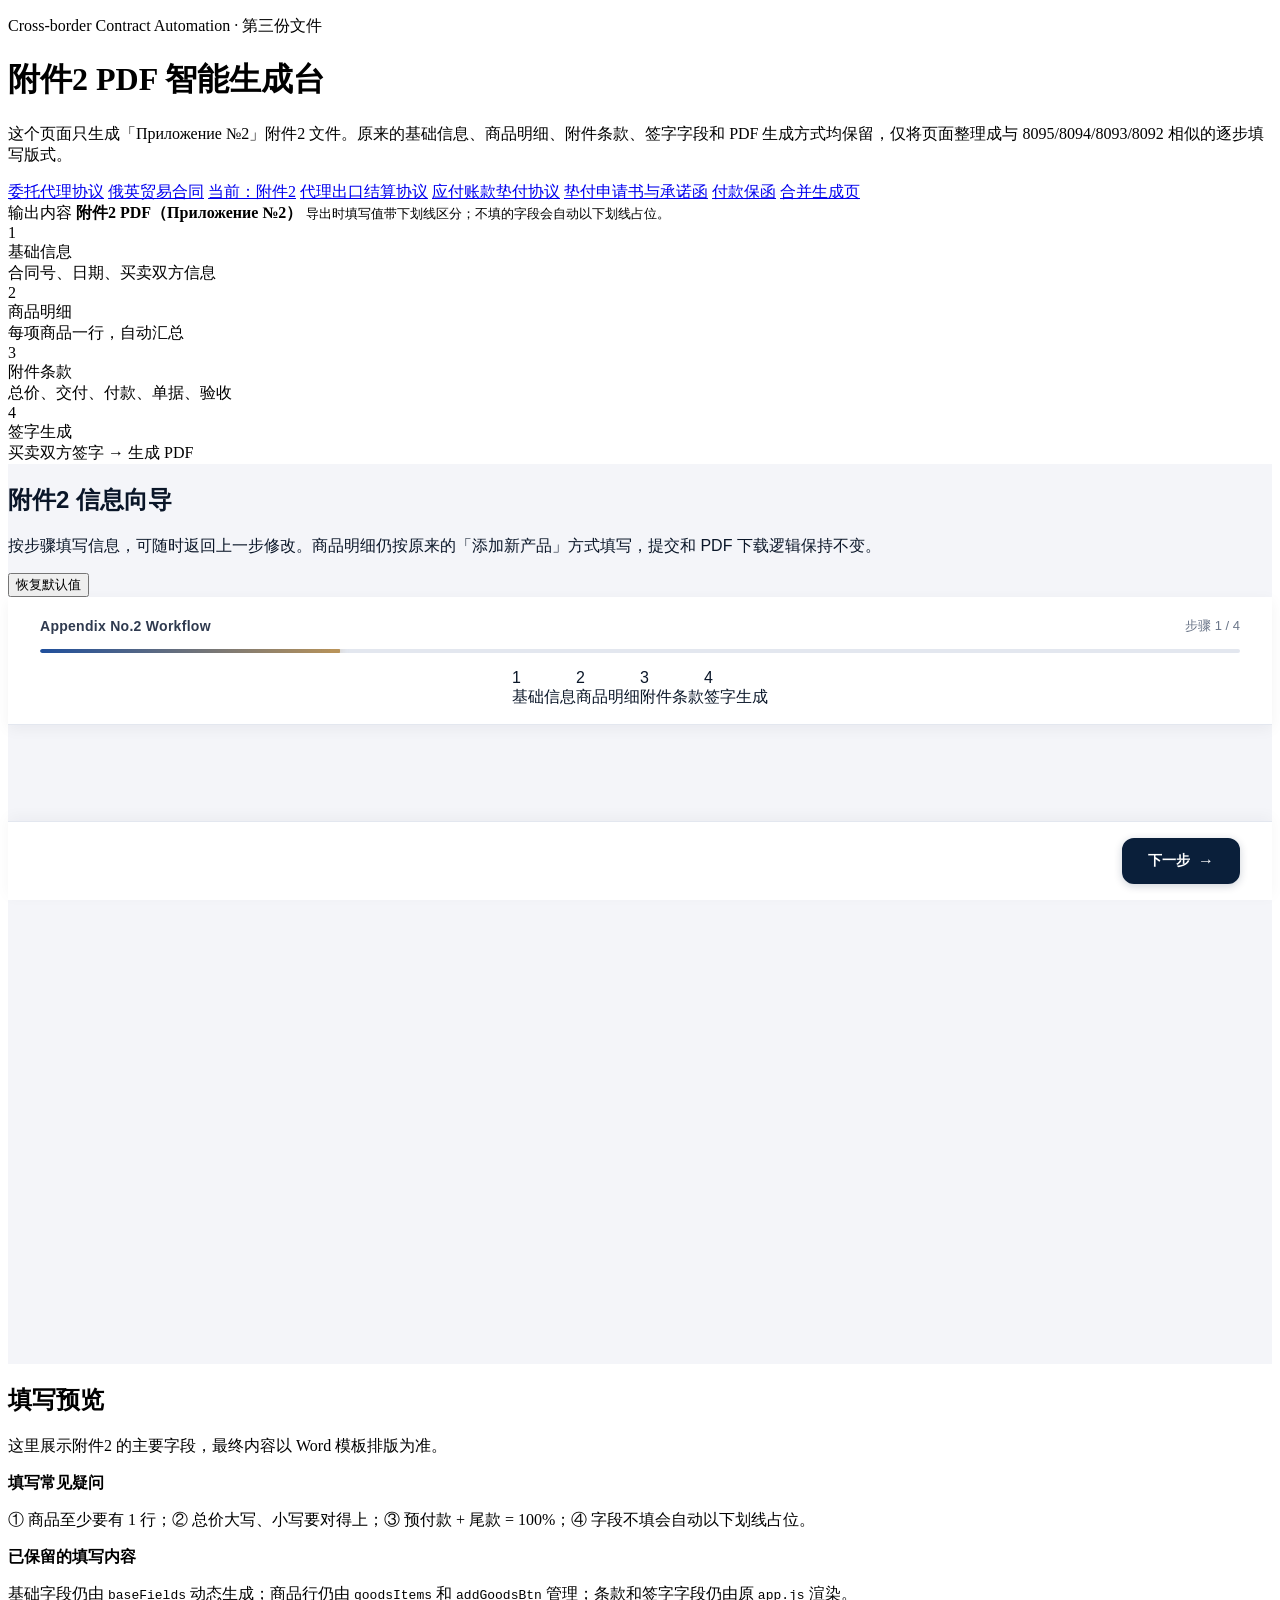
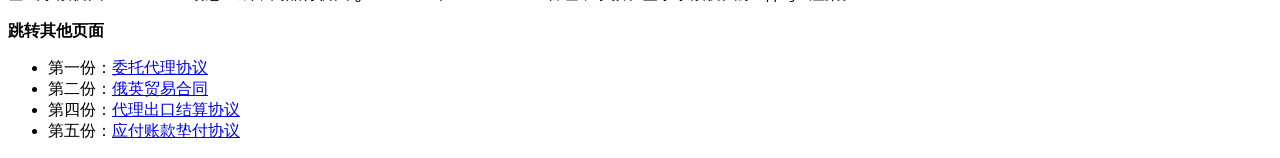
==== appendix-generator/index.html @ 20453d5b "初始提交：合同与文档PDF自动生成系统 支持7种文档类型： - 委托代理协议 (port 8088) - 俄英贸易合同 (port 8089) - 附件2 (port 8091) - 代理出口结算协议" ====
<!doctype html>
<html lang="zh-CN">
<head>
  <meta charset="utf-8">
  <meta name="viewport" content="width=device-width, initial-scale=1">
  <title>附件2 PDF 单独生成</title>
  <link rel="stylesheet" href="/style.css">
  <link rel="stylesheet" href="/wizard.css">
</head>
<body>
  <header class="hero">
    <div>
      <p class="eyebrow">Cross-border Contract Automation · 第三份文件</p>
      <h1>附件2 PDF 智能生成台</h1>
      <p class="summary">这个页面只生成「Приложение №2」附件2 文件。原来的基础信息、商品明细、附件条款、签字字段和 PDF 生成方式均保留，仅将页面整理成与 8095/8094/8093/8092 相似的逐步填写版式。</p>
      <div class="page-switch">
        <a href="http://127.0.0.1:8088/">委托代理协议</a>
        <a href="http://127.0.0.1:8089/">俄英贸易合同</a>
        <a class="active" href="http://127.0.0.1:8091/">当前：附件2</a>
        <a href="http://127.0.0.1:8092/">代理出口结算协议</a>
        <a href="http://127.0.0.1:8093/">应付账款垫付协议</a>
        <a href="http://127.0.0.1:8094/">垫付申请书与承诺函</a>
        <a href="http://127.0.0.1:8095/">付款保函</a>
        <a href="http://127.0.0.1:8090/">合并生成页</a>
      </div>
    </div>
    <div class="hero-card">
      <span>输出内容</span>
      <strong>附件2 PDF（Приложение №2）</strong>
      <small>导出时填写值带下划线区分；不填的字段会自动以下划线占位。</small>
    </div>
  </header>

  <div class="steps-strip">
    <div class="step-pill"><div class="num">1</div><div><div class="label">基础信息</div><div class="desc">合同号、日期、买卖双方信息</div></div></div>
    <div class="step-pill"><div class="num">2</div><div><div class="label">商品明细</div><div class="desc">每项商品一行，自动汇总</div></div></div>
    <div class="step-pill"><div class="num">3</div><div><div class="label">附件条款</div><div class="desc">总价、交付、付款、单据、验收</div></div></div>
    <div class="step-pill"><div class="num">4</div><div><div class="label">签字生成</div><div class="desc">买卖双方签字 → 生成 PDF</div></div></div>
  </div>

  <main class="layout wizard-shell">
    <form id="appendixForm" class="panel wizard-container" method="post" action="/generate">
      <div class="panel-head">
        <div>
          <h2>附件2 信息向导</h2>
          <p>按步骤填写信息，可随时返回上一步修改。商品明细仍按原来的「添加新产品」方式填写，提交和 PDF 下载逻辑保持不变。</p>
        </div>
        <button type="button" id="resetBtn" class="ghost">恢复默认值</button>
      </div>

      <div class="wizard-progress">
        <div class="wizard-progress-header">
          <div class="wizard-progress-title">Appendix No.2 Workflow</div>
          <div class="wizard-progress-counter"><span class="wizard-progress-text">步骤 1 / 4</span></div>
        </div>
        <div class="wizard-progress-track"><div class="wizard-progress-bar" style="width:25%"></div></div>
        <div class="wizard-indicator"></div>
      </div>

      <div class="wizard-content">
        <div class="wizard-step" data-wizard-step="1" data-wizard-title="基础信息">
          <div class="wizard-step-title">基础信息</div>
          <div class="wizard-step-subtitle">填写附件号、合同号、日期、买方和卖方信息。这一步与「俄英贸易合同」页面里的基础字段相同。</div>

          <section class="section-block" data-num="Ⅰ" data-step="第 1 步">
            <div class="section-title-row">
              <h3>基础信息</h3>
              <span>合同号、日期、买卖双方</span>
            </div>
            <p class="section-tip"><strong>这一步与「俄英贸易合同」页面里的基础信息字段相同</strong>。如果合同已生成，可直接照抄相同的合同号与买卖双方信息，无需二次思考。</p>
            <div class="tip-list">
              <span class="tip-list-title">填写要点</span>
              <ul>
                <li><b>合同号 / 附件号</b>必填，与第二份合同保持一致</li>
                <li><b>买方</b>=俄方进口商；<b>卖方</b>=中方出口商</li>
                <li><b>日期</b>俄文要写 <code>января / февраля / марта ...</code></li>
              </ul>
            </div>
            <div id="baseFields" class="generated-fields"></div>
          </section>
        </div>

        <div class="wizard-step" data-wizard-step="2" data-wizard-title="商品明细">
          <div class="wizard-step-title">商品明细</div>
          <div class="wizard-step-subtitle">每个 SKU 一行，至少 1 行。新增、删除、隐藏 JSON 同步仍由原页面脚本处理。</div>

          <section class="section-block goods-block" data-num="Ⅱ" data-step="第 2 步">
            <div class="section-title-row goods-title-row">
              <div>
                <h3>商品明细</h3>
                <span>每项商品一行，导出时自动汇总到附件2</span>
              </div>
              <button type="button" class="ghost" id="addGoodsBtn">+ 添加新产品</button>
            </div>
            <p class="section-tip"><strong>每个 SKU 一行</strong>，至少 1 行。点击右上角「+ 添加新产品」可新增；不要的行点 × 删除即可。导出 PDF 时金额单位会自动按模板格式化。</p>
            <input type="hidden" name="goods_items_json" id="goodsItemsJson">
            <div id="goodsItems" class="goods-items"></div>
          </section>
        </div>

        <div class="wizard-step" data-wizard-step="3" data-wizard-title="附件条款">
          <div class="wizard-step-title">附件条款</div>
          <div class="wizard-step-subtitle">填写总价、交付条件、付款条件、发货通知、单据清单和技术验收条款。</div>

          <section class="section-block" data-num="Ⅲ" data-step="第 3 步">
            <div class="section-title-row">
              <h3>附件条款</h3>
              <span>总价、交付、付款、单据和验收</span>
            </div>
            <p class="section-tip"><strong>这一段决定整批货款怎么收</strong>。预付款 + 尾款比例之和应为 <code>100%</code>；交付方式通常为 FCA / CIF / CIP 等 Incoterms 2020 术语。</p>
            <div class="tip-list">
              <span class="tip-list-title">需要写清楚的内容</span>
              <ol>
                <li><b>总价</b>大写 + 小写（俄文/英文/数字三处都要对得上）</li>
                <li><b>交付条件</b>写明 Incoterms 术语 + 港口/城市</li>
                <li><b>付款条件</b>预付款比例、尾款时点、币种</li>
                <li><b>单据清单</b>商业发票、装箱单、提单、原产地证等</li>
                <li><b>技术验收</b>验收周期与处理方式</li>
              </ol>
            </div>
            <div id="termsFields" class="generated-fields"></div>
          </section>
        </div>

        <div class="wizard-step" data-wizard-step="4" data-wizard-title="签字生成">
          <div class="wizard-step-title">签字与生成</div>
          <div class="wizard-step-subtitle">填写买方和卖方签字代表信息。确认无误后生成附件2 PDF。</div>

          <section class="section-block" data-num="Ⅳ" data-step="第 4 步">
            <div class="section-title-row">
              <h3>签字信息</h3>
              <span>买方和卖方签字位</span>
            </div>
            <p class="section-tip">填双方签字代表的「姓名 / 职务」即可，签署日期会自动同步到第 1 步基础信息中的日期。</p>
            <div id="signFields" class="generated-fields"></div>
          </section>
        </div>
      </div>

      <div class="wizard-nav">
        <div class="wizard-nav-left">
          <button type="button" class="wizard-btn wizard-btn-prev" onclick="Wizard.prev()">上一步</button>
          <span id="status" class="wizard-status"></span>
        </div>
        <div class="wizard-nav-right">
          <button type="button" class="wizard-btn wizard-btn-next" onclick="Wizard.next()">下一步</button>
          <button id="submitBtn" type="submit" class="wizard-btn wizard-btn-generate">生成附件2 PDF</button>
        </div>
      </div>
    </form>

    <aside class="preview panel">
      <h2>填写预览</h2>
      <p>这里展示附件2 的主要字段，最终内容以 Word 模板排版为准。</p>
      <div id="previewList" class="preview-list"></div>
      <div class="notice">
        <strong>填写常见疑问</strong>
        <p>① 商品至少要有 1 行；② 总价大写、小写要对得上；③ 预付款 + 尾款 = 100%；④ 字段不填会自动以下划线占位。</p>
      </div>
      <div class="notice">
        <strong>已保留的填写内容</strong>
        <p>基础字段仍由 <code>baseFields</code> 动态生成；商品行仍由 <code>goodsItems</code> 和 <code>addGoodsBtn</code> 管理；条款和签字字段仍由原 <code>app.js</code> 渲染。</p>
      </div>
      <div class="help-card">
        <strong>跳转其他页面</strong>
        <ul>
          <li>第一份：<a href="http://127.0.0.1:8088/">委托代理协议</a></li>
          <li>第二份：<a href="http://127.0.0.1:8089/">俄英贸易合同</a></li>
          <li>第四份：<a href="http://127.0.0.1:8092/">代理出口结算协议</a></li>
          <li>第五份：<a href="http://127.0.0.1:8093/">应付账款垫付协议</a></li>
        </ul>
      </div>
    </aside>
  </main>

  <script src="/app.js"></script>
  <script src="/wizard.js"></script>
</body>
</html>
---- wizard.css ----
/* ============================================================
   wizard.css — 跨境企业合同自动生成系统 · 向导式翻页框架
   ============================================================ */

/* ---------- CSS 变量 ---------- */
:root {
  --bg: #f4f5f9;
  --panel: #ffffff;
  --text: #0a1628;
  --text-mid: #2f3a4f;
  --muted: #6b7689;
  --line: #e3e7ef;
  --primary: #0a1f3a;
  --primary-mid: #1f4f9c;
  --primary-soft: #eaf0fb;
  --accent: #b8935a;
  --accent-soft: #f4ecdb;
  --success: #1f8a5b;
  --danger: #b9303a;
  --shadow-sm: 0 4px 14px rgba(10,22,40,0.05);
  --shadow-md: 0 14px 38px rgba(10,22,40,0.07);
  --radius-lg: 16px;
  --radius-md: 12px;
  --font-sans: "Inter","PingFang SC","Microsoft YaHei",sans-serif;
}

/* ---------- 向导容器 ---------- */
.wizard-container {
  position: relative;
  font-family: var(--font-sans);
  color: var(--text);
  background: var(--bg);
  min-height: 100vh;
  display: flex;
  flex-direction: column;
}

/* ---------- 顶部进度条 ---------- */
.wizard-progress {
  position: sticky;
  top: 0;
  z-index: 100;
  background: var(--panel);
  border-bottom: 1px solid var(--line);
  padding: 20px 32px 16px;
  box-shadow: var(--shadow-sm);
}

/* 进度条头部：标题 + 步骤计数 */
.wizard-progress-header {
  display: flex;
  align-items: center;
  justify-content: space-between;
  margin-bottom: 14px;
}

.wizard-progress-title {
  font-size: 14px;
  font-weight: 600;
  color: var(--text-mid);
  letter-spacing: 0.02em;
}

.wizard-progress-counter {
  font-size: 13px;
  color: var(--muted);
  font-weight: 500;
}

.wizard-progress-counter .current {
  color: var(--primary-mid);
  font-weight: 700;
  font-size: 15px;
}

/* 进度条轨道 */
.wizard-progress-track {
  width: 100%;
  height: 4px;
  background: var(--line);
  border-radius: 4px;
  overflow: hidden;
  position: relative;
}

.wizard-progress-bar {
  height: 100%;
  background: linear-gradient(90deg, var(--primary-mid), var(--accent));
  border-radius: 4px;
  transition: width 0.5s cubic-bezier(0.4, 0, 0.2, 1);
  position: relative;
}

.wizard-progress-bar::after {
  content: "";
  position: absolute;
  right: 0;
  top: 50%;
  transform: translateY(-50%);
  width: 10px;
  height: 10px;
  background: var(--accent);
  border-radius: 50%;
  box-shadow: 0 0 8px rgba(184, 147, 90, 0.4);
  opacity: 0;
  transition: opacity 0.3s ease;
}

.wizard-progress-bar:not([style*="width: 0"]):not([style*="width:0"])::after {
  opacity: 1;
}

/* ---------- 步骤指示器 ---------- */
.wizard-indicator {
  display: flex;
  align-items: center;
  justify-content: center;
  gap: 0;
  padding: 0 32px;
  margin-top: 16px;
  flex-wrap: nowrap;
  overflow-x: auto;
  -webkit-overflow-scrolling: touch;
}

/* 步骤项 */
.wizard-indicator .step-item {
  display: flex;
  align-items: center;
  gap: 0;
  flex-shrink: 0;
}

/* 步骤圆点 */
.wizard-indicator .step-dot {
  width: 36px;
  height: 36px;
  border-radius: 50%;
  display: flex;
  align-items: center;
  justify-content: center;
  font-size: 13px;
  font-weight: 600;
  color: var(--muted);
  background: var(--panel);
  border: 2px solid var(--line);
  transition: all 0.35s cubic-bezier(0.4, 0, 0.2, 1);
  cursor: pointer;
  position: relative;
  flex-shrink: 0;
}

.wizard-indicator .step-dot:hover {
  border-color: var(--primary-mid);
  color: var(--primary-mid);
}

/* 当前激活步骤 */
.wizard-indicator .step-dot.active {
  background: var(--primary-mid);
  border-color: var(--primary-mid);
  color: #ffffff;
  box-shadow: 0 0 0 4px rgba(31, 79, 156, 0.15);
  transform: scale(1.08);
}

/* 已完成步骤 */
.wizard-indicator .step-dot.completed {
  background: var(--success);
  border-color: var(--success);
  color: #ffffff;
}

.wizard-indicator .step-dot.completed::before {
  content: "\2713";
  font-size: 15px;
  font-weight: 700;
  line-height: 1;
}

/* 步骤名称标签 */
.wizard-indicator .step-label {
  position: absolute;
  top: calc(100% + 8px);
  left: 50%;
  transform: translateX(-50%);
  font-size: 11px;
  font-weight: 500;
  color: var(--muted);
  white-space: nowrap;
  opacity: 0;
  transition: opacity 0.25s ease;
  pointer-events: none;
}

.wizard-indicator .step-dot:hover .step-label,
.wizard-indicator .step-dot.active .step-label,
.wizard-indicator .step-dot.completed .step-label {
  opacity: 1;
}

.wizard-indicator .step-dot.active .step-label {
  color: var(--primary-mid);
  font-weight: 600;
}

.wizard-indicator .step-dot.completed .step-label {
  color: var(--success);
}

/* 连接线 */
.wizard-indicator .step-line {
  width: 48px;
  height: 2px;
  background: var(--line);
  flex-shrink: 0;
  transition: background 0.35s ease;
  margin: 0 4px;
}

.wizard-indicator .step-line.completed {
  background: var(--success);
}

/* ---------- 内容区域 ---------- */
.wizard-content {
  flex: 1;
  overflow-y: auto;
  padding: 32px;
  max-height: calc(100vh - 220px);
  -webkit-overflow-scrolling: touch;
}

.wizard-content::-webkit-scrollbar {
  width: 6px;
}

.wizard-content::-webkit-scrollbar-track {
  background: transparent;
}

.wizard-content::-webkit-scrollbar-thumb {
  background: var(--line);
  border-radius: 3px;
}

.wizard-content::-webkit-scrollbar-thumb:hover {
  background: var(--muted);
}

/* ---------- 步骤面板 ---------- */
.wizard-step {
  display: none;
  opacity: 0;
}

.wizard-step.active {
  display: block;
  animation: wizardFadeIn 0.4s cubic-bezier(0.4, 0, 0.2, 1) forwards;
}

.wizard-step.slide-out {
  animation: wizardFadeOut 0.25s cubic-bezier(0.4, 0, 0.2, 1) forwards;
}

@keyframes wizardFadeIn {
  from {
    opacity: 0;
    transform: translateY(14px);
  }
  to {
    opacity: 1;
    transform: translateY(0);
  }
}

@keyframes wizardFadeOut {
  from {
    opacity: 1;
    transform: translateY(0);
  }
  to {
    opacity: 0;
    transform: translateY(-10px);
  }
}

/* 步骤内部标题 */
.wizard-step-title {
  font-size: 22px;
  font-weight: 700;
  color: var(--text);
  margin-bottom: 6px;
  letter-spacing: -0.01em;
}

.wizard-step-subtitle {
  font-size: 14px;
  color: var(--muted);
  margin-bottom: 28px;
  line-height: 1.6;
}

/* 步骤内表单区块 */
.wizard-section {
  background: var(--panel);
  border: 1px solid var(--line);
  border-radius: var(--radius-md);
  padding: 24px;
  margin-bottom: 20px;
  box-shadow: var(--shadow-sm);
  transition: box-shadow 0.25s ease;
}

.wizard-section:hover {
  box-shadow: var(--shadow-md);
}

.wizard-section-title {
  font-size: 15px;
  font-weight: 600;
  color: var(--text);
  margin-bottom: 16px;
  padding-bottom: 12px;
  border-bottom: 1px solid var(--line);
  display: flex;
  align-items: center;
  gap: 8px;
}

.wizard-section-title::before {
  content: "";
  width: 3px;
  height: 16px;
  background: var(--accent);
  border-radius: 2px;
  flex-shrink: 0;
}

/* ---------- 底部导航栏 ---------- */
.wizard-nav {
  position: sticky;
  bottom: 0;
  z-index: 100;
  background: var(--panel);
  border-top: 1px solid var(--line);
  padding: 16px 32px;
  display: flex;
  align-items: center;
  justify-content: space-between;
  box-shadow: 0 -4px 14px rgba(10, 22, 40, 0.04);
  gap: 12px;
}

.wizard-nav-left,
.wizard-nav-right {
  display: flex;
  align-items: center;
  gap: 12px;
}

.wizard-nav-right {
  margin-left: auto;
}

/* ---------- 按钮通用 ---------- */
.wizard-btn {
  display: inline-flex;
  align-items: center;
  justify-content: center;
  gap: 8px;
  padding: 11px 24px;
  font-size: 14px;
  font-weight: 600;
  font-family: var(--font-sans);
  border-radius: var(--radius-md);
  border: 2px solid transparent;
  cursor: pointer;
  transition: all 0.25s cubic-bezier(0.4, 0, 0.2, 1);
  white-space: nowrap;
  text-decoration: none;
  line-height: 1.4;
  user-select: none;
  position: relative;
  overflow: hidden;
}

.wizard-btn:active {
  transform: scale(0.97);
}

.wizard-btn:disabled {
  opacity: 0.45;
  cursor: not-allowed;
  transform: none;
}

/* 上一步按钮 — 次按钮（白色边框） */
.wizard-btn-prev {
  background: var(--panel);
  color: var(--text-mid);
  border-color: var(--line);
}

.wizard-btn-prev:hover:not(:disabled) {
  border-color: var(--primary-mid);
  color: var(--primary-mid);
  background: var(--primary-soft);
}

.wizard-btn-prev::before {
  content: "\2190";
  font-size: 16px;
  line-height: 1;
}

/* 下一步按钮 — 主按钮（深墨蓝） */
.wizard-btn-next {
  background: var(--primary);
  color: #ffffff;
  border-color: var(--primary);
  box-shadow: 0 2px 8px rgba(10, 31, 58, 0.2);
}

.wizard-btn-next:hover:not(:disabled) {
  background: var(--primary-mid);
  border-color: var(--primary-mid);
  box-shadow: 0 4px 16px rgba(31, 79, 156, 0.3);
  transform: translateY(-1px);
}

.wizard-btn-next:active:not(:disabled) {
  transform: translateY(0) scale(0.97);
}

.wizard-btn-next::after {
  content: "\2192";
  font-size: 16px;
  line-height: 1;
}

/* 生成 PDF 按钮 — 成功按钮（绿色） */
.wizard-btn-generate {
  background: var(--success);
  color: #ffffff;
  border-color: var(--success);
  box-shadow: 0 2px 8px rgba(31, 138, 91, 0.25);
  padding: 12px 28px;
  font-size: 15px;
}

.wizard-btn-generate:hover:not(:disabled) {
  background: #17704c;
  border-color: #17704c;
  box-shadow: 0 4px 20px rgba(31, 138, 91, 0.35);
  transform: translateY(-1px);
}

.wizard-btn-generate:active:not(:disabled) {
  transform: translateY(0) scale(0.97);
}

/* 生成按钮加载状态 */
.wizard-btn-generate.loading {
  pointer-events: none;
  opacity: 0.8;
}

.wizard-btn-generate.loading::before {
  content: "";
  width: 16px;
  height: 16px;
  border: 2px solid rgba(255, 255, 255, 0.3);
  border-top-color: #ffffff;
  border-radius: 50%;
  animation: wizardSpin 0.7s linear infinite;
}

@keyframes wizardSpin {
  to { transform: rotate(360deg); }
}

/* 保存草稿按钮 */
.wizard-btn-draft {
  background: transparent;
  color: var(--muted);
  border-color: transparent;
  padding: 11px 16px;
}

.wizard-btn-draft:hover:not(:disabled) {
  color: var(--accent);
  background: var(--accent-soft);
}

/* ---------- 验证提示 ---------- */
.wizard-error {
  display: flex;
  align-items: center;
  gap: 6px;
  font-size: 12px;
  color: var(--danger);
  margin-top: 6px;
  opacity: 0;
  transform: translateY(-4px);
  transition: all 0.25s ease;
}

.wizard-error.visible {
  opacity: 1;
  transform: translateY(0);
}

.wizard-error::before {
  content: "!";
  display: inline-flex;
  align-items: center;
  justify-content: center;
  width: 16px;
  height: 16px;
  background: var(--danger);
  color: #ffffff;
  border-radius: 50%;
  font-size: 10px;
  font-weight: 700;
  flex-shrink: 0;
}

/* ---------- 步骤切换过渡遮罩 ---------- */
.wizard-overlay {
  position: fixed;
  inset: 0;
  background: var(--bg);
  z-index: 9999;
  opacity: 0;
  pointer-events: none;
  transition: opacity 0.2s ease;
}

.wizard-overlay.active {
  opacity: 1;
  pointer-events: all;
}

/* ---------- 完成状态页面 ---------- */
.wizard-complete {
  display: flex;
  flex-direction: column;
  align-items: center;
  justify-content: center;
  text-align: center;
  padding: 60px 32px;
  animation: wizardFadeIn 0.5s ease forwards;
}

.wizard-complete-icon {
  width: 80px;
  height: 80px;
  border-radius: 50%;
  background: linear-gradient(135deg, var(--success), #28a06a);
  display: flex;
  align-items: center;
  justify-content: center;
  margin-bottom: 24px;
  box-shadow: 0 8px 30px rgba(31, 138, 91, 0.25);
  animation: wizardCompletePop 0.5s cubic-bezier(0.34, 1.56, 0.64, 1) 0.2s both;
}

.wizard-complete-icon::before {
  content: "\2713";
  font-size: 36px;
  color: #ffffff;
  font-weight: 700;
}

@keyframes wizardCompletePop {
  from {
    transform: scale(0.3);
    opacity: 0;
  }
  to {
    transform: scale(1);
    opacity: 1;
  }
}

.wizard-complete-title {
  font-size: 24px;
  font-weight: 700;
  color: var(--text);
  margin-bottom: 8px;
}

.wizard-complete-desc {
  font-size: 15px;
  color: var(--muted);
  max-width: 420px;
  line-height: 1.7;
  margin-bottom: 32px;
}

/* ---------- 响应式适配 ---------- */

/* 平板及以下 */
@media (max-width: 1024px) {
  .wizard-content {
    padding: 24px;
    max-height: calc(100vh - 240px);
  }

  .wizard-progress {
    padding: 16px 24px 12px;
  }

  .wizard-nav {
    padding: 14px 24px;
  }

  .wizard-indicator .step-line {
    width: 32px;
  }
}

/* 移动端 */
@media (max-width: 640px) {
  .wizard-progress {
    padding: 14px 16px 10px;
  }

  .wizard-progress-header {
    margin-bottom: 10px;
  }

  .wizard-progress-title {
    font-size: 13px;
  }

  .wizard-indicator {
    padding: 0 16px;
    justify-content: flex-start;
    overflow-x: auto;
    scrollbar-width: none;
    -ms-overflow-style: none;
    padding-bottom: 4px;
  }

  .wizard-indicator::-webkit-scrollbar {
    display: none;
  }

  .wizard-indicator .step-dot {
    width: 30px;
    height: 30px;
    font-size: 11px;
  }

  .wizard-indicator .step-dot.active {
    transform: scale(1.05);
    box-shadow: 0 0 0 3px rgba(31, 79, 156, 0.12);
  }

  .wizard-indicator .step-label {
    font-size: 10px;
    top: calc(100% + 6px);
  }

  .wizard-indicator .step-line {
    width: 20px;
    margin: 0 2px;
  }

  .wizard-content {
    padding: 16px;
    max-height: calc(100vh - 260px);
  }

  .wizard-step-title {
    font-size: 18px;
  }

  .wizard-step-subtitle {
    font-size: 13px;
    margin-bottom: 20px;
  }

  .wizard-section {
    padding: 16px;
    border-radius: var(--radius-md);
  }

  .wizard-section-title {
    font-size: 14px;
  }

  .wizard-nav {
    padding: 12px 16px;
    flex-wrap: wrap;
    gap: 8px;
  }

  .wizard-btn {
    padding: 10px 16px;
    font-size: 13px;
    border-radius: 10px;
  }

  .wizard-btn-next {
    flex: 1;
    min-width: 0;
  }

  .wizard-btn-generate {
    width: 100%;
    padding: 13px 24px;
    font-size: 14px;
  }

  .wizard-btn-draft {
    padding: 10px 12px;
    font-size: 12px;
  }

  .wizard-complete {
    padding: 40px 16px;
  }

  .wizard-complete-icon {
    width: 64px;
    height: 64px;
  }

  .wizard-complete-icon::before {
    font-size: 28px;
  }

  .wizard-complete-title {
    font-size: 20px;
  }

  .wizard-complete-desc {
    font-size: 14px;
  }
}

/* 极小屏幕 */
@media (max-width: 380px) {
  .wizard-indicator .step-dot {
    width: 26px;
    height: 26px;
    font-size: 10px;
  }

  .wizard-indicator .step-line {
    width: 14px;
  }

  .wizard-btn-prev::before,
  .wizard-btn-next::after {
    display: none;
  }
}

/* ---------- 打印样式 ---------- */
@media print {
  .wizard-progress,
  .wizard-nav,
  .wizard-indicator {
    display: none !important;
  }

  .wizard-container {
    min-height: auto;
  }

  .wizard-content {
    max-height: none;
    overflow: visible;
    padding: 0;
  }

  .wizard-step {
    display: block !important;
    opacity: 1 !important;
    page-break-inside: avoid;
    margin-bottom: 24px;
  }

  .wizard-section {
    box-shadow: none;
    border: 1px solid #ccc;
  }
}
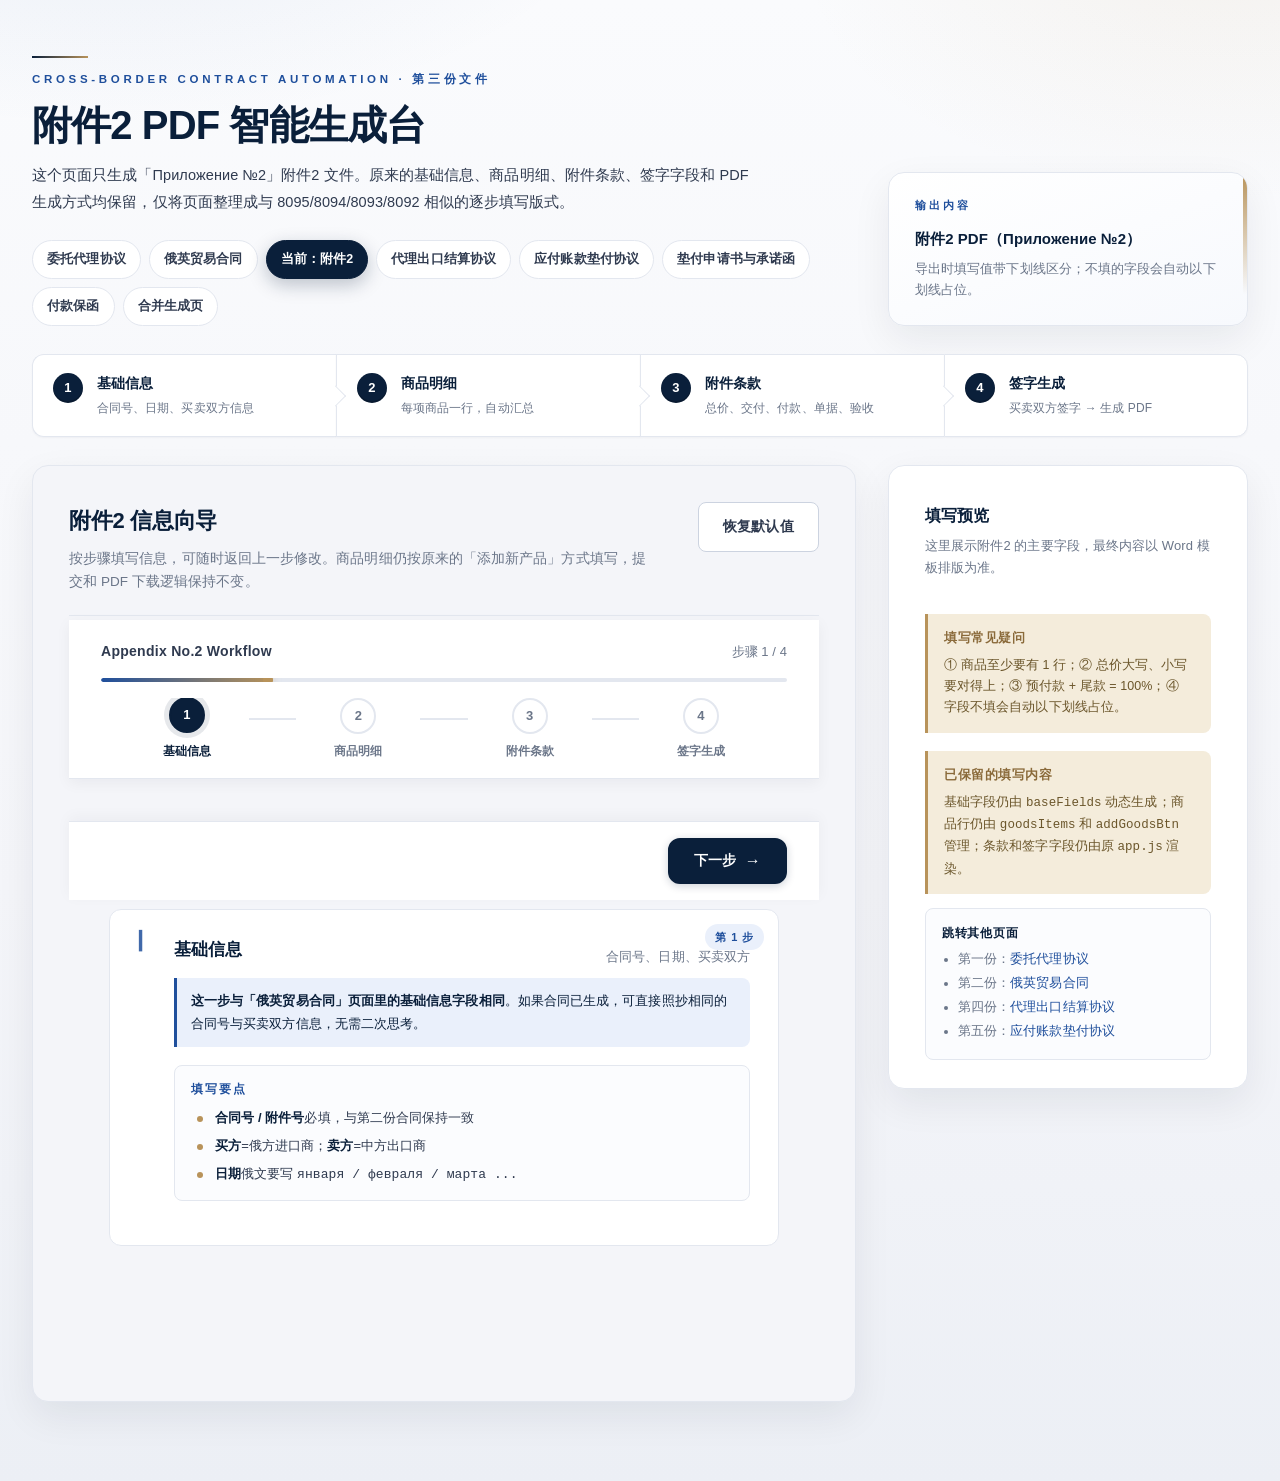
==== commit a6b6439c: "Update index.html" ====
--- a/appendix-generator/index.html
+++ b/appendix-generator/index.html
@@ -4,8 +4,8 @@
   <meta charset="utf-8">
   <meta name="viewport" content="width=device-width, initial-scale=1">
   <title>附件2 PDF 单独生成</title>
-  <link rel="stylesheet" href="/style.css">
-  <link rel="stylesheet" href="/wizard.css">
+  <link rel="stylesheet" href="/appendix-generator//style.css">
+  <link rel="stylesheet" href="/appendix-generator//wizard.css">
 </head>
 <body>
   <header class="hero">
@@ -14,14 +14,14 @@
       <h1>附件2 PDF 智能生成台</h1>
       <p class="summary">这个页面只生成「Приложение №2」附件2 文件。原来的基础信息、商品明细、附件条款、签字字段和 PDF 生成方式均保留，仅将页面整理成与 8095/8094/8093/8092 相似的逐步填写版式。</p>
       <div class="page-switch">
-        <a href="http://127.0.0.1:8088/">委托代理协议</a>
+        <a href="/contract-generator/index.html">委托代理协议</a>
         <a href="http://127.0.0.1:8089/">俄英贸易合同</a>
-        <a class="active" href="http://127.0.0.1:8091/">当前：附件2</a>
-        <a href="http://127.0.0.1:8092/">代理出口结算协议</a>
-        <a href="http://127.0.0.1:8093/">应付账款垫付协议</a>
-        <a href="http://127.0.0.1:8094/">垫付申请书与承诺函</a>
-        <a href="http://127.0.0.1:8095/">付款保函</a>
-        <a href="http://127.0.0.1:8090/">合并生成页</a>
+        <a class="active" href="/appendix-generator/index.html">当前：附件2</a>
+        <a href="/export-settlement-generator/index.html">代理出口结算协议</a>
+        <a href="/payable-prepay-generator/index.html">应付账款垫付协议</a>
+        <a href="/payable-application-generator/index.html">垫付申请书与承诺函</a>
+        <a href="/payment-guarantee-generator/index.html">付款保函</a>
+        <a href="/combined-generator/index.html">合并生成页</a>
       </div>
     </div>
     <div class="hero-card">
@@ -173,7 +173,7 @@
     </aside>
   </main>
 
-  <script src="/app.js"></script>
-  <script src="/wizard.js"></script>
+  <script src="/appendix-generator//app.js"></script>
+  <script src="/appendix-generator//wizard.js"></script>
 </body>
 </html>
--- a/appendix-generator/style.css
+++ b/appendix-generator/style.css
@@ -0,0 +1,1102 @@
+/* ============================================================================
+ * 简约 · 大气 · 商务级主题（v2）
+ * 5 个页面共用：每个生成器目录的 style.css 都是这份文件的精确副本。
+ * 设计核心：低饱和墨蓝 + 暖白底 + 香槟金点缀；衬线大号序号；克制的留白。
+ * 修改时请同步：contract-generator / trade-contract-generator /
+ *               appendix-generator / export-settlement-generator /
+ *               combined-contract-generator。
+ * ========================================================================= */
+
+:root {
+  --bg: #f4f5f9;
+  --bg-soft: #eceff5;
+  --panel: #ffffff;
+
+  --text: #0a1628;
+  --text-mid: #2f3a4f;
+  --muted: #6b7689;
+  --muted-soft: #97a0b3;
+
+  --line: #e3e7ef;
+  --line-soft: #eef0f6;
+  --line-strong: #ccd3e0;
+
+  --primary: #0a1f3a;          /* 深墨蓝 */
+  --primary-mid: #1f4f9c;      /* 钢蓝 */
+  --primary-soft: #eaf0fb;
+  --primary-deep: #061328;
+
+  --accent: #b8935a;            /* 香槟金（偏暗，高级感） */
+  --accent-soft: #f4ecdb;
+  --accent-deep: #8a6a3a;
+
+  --success: #1f8a5b;
+  --success-soft: #e6f4ec;
+  --danger: #b9303a;
+  --danger-soft: #fbeaeb;
+  --warning: #b07a16;
+
+  --shadow-xs: 0 1px 2px rgba(10, 22, 40, 0.04);
+  --shadow-sm: 0 4px 14px rgba(10, 22, 40, 0.05);
+  --shadow-md: 0 14px 38px rgba(10, 22, 40, 0.07);
+  --shadow-lg: 0 28px 70px rgba(10, 22, 40, 0.10);
+
+  --radius-lg: 16px;
+  --radius-md: 12px;
+  --radius-sm: 8px;
+
+  --font-serif: "Cormorant Garamond", "Source Han Serif SC", "Songti SC", "SimSun", Georgia, serif;
+  --font-sans: "Inter", "PingFang SC", "Microsoft YaHei", -apple-system, BlinkMacSystemFont, "Segoe UI", Roboto, "Helvetica Neue", Arial, sans-serif;
+}
+
+* { box-sizing: border-box; }
+
+html, body { margin: 0; padding: 0; }
+
+body {
+  min-height: 100vh;
+  color: var(--text);
+  font-family: var(--font-sans);
+  font-size: 14px;
+  line-height: 1.7;
+  letter-spacing: 0.005em;
+  background:
+    radial-gradient(900px 460px at 8% -10%, rgba(31, 79, 156, 0.08), transparent 60%),
+    radial-gradient(700px 420px at 96% -4%, rgba(184, 147, 90, 0.09), transparent 62%),
+    linear-gradient(180deg, #fafbfd 0%, var(--bg) 60%, var(--bg-soft) 100%);
+  -webkit-font-smoothing: antialiased;
+  -moz-osx-font-smoothing: grayscale;
+}
+
+a { color: var(--primary-mid); text-decoration: none; }
+a:hover { color: var(--primary); }
+
+/* ====== Hero ============================================================= */
+
+.hero {
+  position: relative;
+  max-width: 1280px;
+  margin: 0 auto;
+  padding: 56px 32px 24px;
+  display: grid;
+  grid-template-columns: minmax(0, 1fr) 360px;
+  gap: 36px;
+  align-items: end;
+}
+
+.hero::before {
+  content: "";
+  position: absolute;
+  left: 32px;
+  top: 56px;
+  width: 56px;
+  height: 2px;
+  background: linear-gradient(90deg, var(--primary), var(--accent));
+}
+
+.eyebrow {
+  margin: 14px 0 12px;
+  font-size: 11.5px;
+  font-weight: 700;
+  letter-spacing: 0.32em;
+  text-transform: uppercase;
+  color: var(--primary-mid);
+}
+
+.hero h1 {
+  margin: 0 0 14px;
+  font-size: clamp(28px, 3.4vw, 40px);
+  line-height: 1.16;
+  letter-spacing: -0.022em;
+  font-weight: 800;
+  color: var(--primary);
+}
+
+.summary {
+  max-width: 720px;
+  margin: 0;
+  color: var(--text-mid);
+  font-size: 14.5px;
+  line-height: 1.85;
+}
+
+.page-switch {
+  margin-top: 24px;
+  display: flex;
+  flex-wrap: wrap;
+  gap: 8px;
+}
+
+.page-switch a {
+  display: inline-flex;
+  align-items: center;
+  gap: 6px;
+  padding: 8px 14px;
+  border-radius: 999px;
+  background: #fff;
+  border: 1px solid var(--line);
+  color: var(--text-mid);
+  font-size: 12.5px;
+  font-weight: 600;
+  letter-spacing: 0.01em;
+  text-decoration: none;
+  transition: all 0.18s ease;
+}
+
+.page-switch a:hover {
+  border-color: var(--primary-mid);
+  color: var(--primary-mid);
+  transform: translateY(-1px);
+  box-shadow: var(--shadow-sm);
+}
+
+.page-switch a.active {
+  background: var(--primary);
+  border-color: var(--primary);
+  color: #fff;
+  box-shadow: 0 6px 18px rgba(10, 31, 58, 0.25);
+}
+
+/* hero 右侧卡片 */
+.hero-card {
+  padding: 24px 26px;
+  background: linear-gradient(160deg, #ffffff 0%, #f7f9fd 100%);
+  border: 1px solid var(--line);
+  border-radius: var(--radius-lg);
+  box-shadow: var(--shadow-md);
+  position: relative;
+  overflow: hidden;
+}
+
+.hero-card::after {
+  content: "";
+  position: absolute;
+  top: 0; right: 0;
+  width: 4px; height: 100%;
+  background: linear-gradient(180deg, var(--accent) 0%, transparent 80%);
+}
+
+.hero-card span {
+  display: block;
+  font-size: 10.5px;
+  font-weight: 700;
+  letter-spacing: 0.28em;
+  text-transform: uppercase;
+  color: var(--primary-mid);
+}
+
+.hero-card strong {
+  display: block;
+  margin: 12px 0 8px;
+  font-size: 15px;
+  font-weight: 700;
+  line-height: 1.55;
+  color: var(--primary);
+  word-break: break-word;
+}
+
+.hero-card small {
+  display: block;
+  color: var(--muted);
+  font-size: 12.5px;
+  line-height: 1.7;
+}
+
+/* ====== 步骤导引（hero 下方进度条样式） ================================ */
+
+.steps-strip {
+  max-width: 1280px;
+  margin: 4px auto 28px;
+  padding: 0 32px;
+  display: grid;
+  grid-template-columns: repeat(auto-fit, minmax(220px, 1fr));
+  gap: 0;
+  position: relative;
+  counter-reset: stepNum;
+}
+
+.step-pill {
+  position: relative;
+  display: flex;
+  align-items: flex-start;
+  gap: 14px;
+  padding: 18px 20px;
+  background: #fff;
+  border: 1px solid var(--line);
+  border-radius: 0;
+  border-right: 0;
+  box-shadow: var(--shadow-xs);
+  transition: background 0.18s ease;
+}
+
+.step-pill:first-child {
+  border-top-left-radius: var(--radius-md);
+  border-bottom-left-radius: var(--radius-md);
+}
+
+.step-pill:last-child {
+  border-right: 1px solid var(--line);
+  border-top-right-radius: var(--radius-md);
+  border-bottom-right-radius: var(--radius-md);
+}
+
+.step-pill::after {
+  content: "";
+  position: absolute;
+  top: 50%;
+  right: -7px;
+  width: 14px;
+  height: 14px;
+  background: #fff;
+  border-top: 1px solid var(--line);
+  border-right: 1px solid var(--line);
+  transform: translateY(-50%) rotate(45deg);
+  z-index: 2;
+}
+
+.step-pill:last-child::after { display: none; }
+
+.step-pill .num {
+  flex: 0 0 auto;
+  width: 30px;
+  height: 30px;
+  border-radius: 50%;
+  background: var(--primary);
+  color: #fff;
+  font-weight: 700;
+  font-size: 13px;
+  display: flex;
+  align-items: center;
+  justify-content: center;
+  letter-spacing: 0.02em;
+  box-shadow: inset 0 -2px 0 rgba(0, 0, 0, 0.18);
+}
+
+.step-pill .label {
+  font-size: 13.5px;
+  font-weight: 700;
+  color: var(--primary);
+  margin-bottom: 3px;
+  letter-spacing: 0.01em;
+}
+
+.step-pill .desc {
+  font-size: 12px;
+  color: var(--muted);
+  line-height: 1.6;
+}
+
+.step-pill:hover { background: #fbfcff; }
+
+@media (max-width: 720px) {
+  .step-pill::after { display: none; }
+  .step-pill { border-right: 1px solid var(--line); border-radius: var(--radius-sm); margin-bottom: 8px; }
+}
+
+/* ====== 主体布局 ========================================================= */
+
+.layout {
+  max-width: 1280px;
+  margin: 0 auto 80px;
+  padding: 0 32px;
+  display: grid;
+  grid-template-columns: minmax(0, 1fr) 360px;
+  gap: 32px;
+  align-items: start;
+}
+
+.panel {
+  background: var(--panel);
+  border: 1px solid var(--line);
+  border-radius: var(--radius-lg);
+  box-shadow: var(--shadow-md);
+  padding: 36px 36px 28px;
+}
+
+.panel-head {
+  display: flex;
+  justify-content: space-between;
+  align-items: flex-start;
+  gap: 20px;
+  padding-bottom: 22px;
+  margin-bottom: 4px;
+  border-bottom: 1px solid var(--line);
+}
+
+.panel-head h2 {
+  margin: 0;
+  font-size: 22px;
+  font-weight: 800;
+  letter-spacing: -0.012em;
+  color: var(--primary);
+}
+
+.panel-head p {
+  margin: 8px 0 0;
+  color: var(--muted);
+  font-size: 13.5px;
+  max-width: 580px;
+  line-height: 1.7;
+}
+
+h2, h3, h4 { letter-spacing: -0.012em; }
+
+/* ====== Section / Details ============================================== */
+
+.section-block,
+details.section-block {
+  margin-top: 26px;
+  padding: 26px 28px 26px 32px;
+  background: #fff;
+  border: 1px solid var(--line);
+  border-radius: var(--radius-md);
+  position: relative;
+  overflow: visible;
+  transition: border-color 0.18s ease, box-shadow 0.18s ease;
+}
+
+.section-block:hover,
+details.section-block:hover {
+  border-color: var(--line-strong);
+  box-shadow: var(--shadow-sm);
+}
+
+/* 大号衬线序号：从 data-step 取出"第 X 步"中的数字以后续 attr() 难以做到，
+ * 改为后续在 HTML 里用 data-num/data-step 配合：::before 显示 data-num，
+ * 右侧角标显示 data-step 文本。 */
+
+.section-block::before {
+  content: attr(data-num);
+  position: absolute;
+  left: 16px;
+  top: 18px;
+  font-family: var(--font-serif);
+  font-size: 28px;
+  font-weight: 600;
+  color: var(--primary-mid);
+  letter-spacing: 0;
+  line-height: 1;
+  opacity: 0.85;
+}
+
+.section-block::after {
+  content: attr(data-step);
+  position: absolute;
+  right: 14px;
+  top: 14px;
+  padding: 4px 10px;
+  border-radius: 999px;
+  background: var(--primary-soft);
+  color: var(--primary-mid);
+  font-size: 11px;
+  font-weight: 700;
+  letter-spacing: 0.08em;
+  text-transform: uppercase;
+}
+
+.section-block:not([data-num])::before,
+.section-block:not([data-step])::after { display: none; }
+
+.section-block > h3,
+details.section-block > summary,
+.section-block > .section-title-row > h3,
+.section-block > .section-title-row > div > h3 {
+  margin: 0 0 4px;
+  padding: 0 0 0 32px;
+  font-size: 17px;
+  font-weight: 800;
+  color: var(--primary);
+  cursor: default;
+  list-style: none;
+  letter-spacing: -0.005em;
+}
+
+details.section-block > summary {
+  cursor: pointer;
+  user-select: none;
+  display: flex;
+  align-items: center;
+  gap: 8px;
+  padding-left: 32px;
+}
+
+details.section-block > summary::-webkit-details-marker { display: none; }
+
+details.section-block > summary::before {
+  content: "▾";
+  margin-left: auto;
+  color: var(--muted);
+  transition: transform 0.18s ease;
+  font-size: 12px;
+}
+
+details.section-block[open] > summary::before { transform: rotate(180deg); }
+
+.section-title-row {
+  display: flex;
+  justify-content: space-between;
+  align-items: flex-end;
+  gap: 16px;
+}
+
+.section-title-row > span {
+  font-size: 12.5px;
+  color: var(--muted);
+}
+
+.section-title-row.goods-title-row { align-items: center; margin-bottom: 4px; }
+
+/* 章节提示框 */
+.section-tip {
+  margin: 10px 0 18px 32px;
+  padding: 12px 14px;
+  background: var(--primary-soft);
+  color: var(--primary);
+  border-left: 3px solid var(--primary-mid);
+  border-radius: 0 var(--radius-sm) var(--radius-sm) 0;
+  font-size: 13px;
+  line-height: 1.7;
+}
+
+.section-tip strong { color: var(--primary); font-weight: 700; }
+.section-tip code {
+  padding: 1px 6px;
+  border-radius: 4px;
+  background: rgba(31, 79, 156, 0.12);
+  font-family: "Consolas", "Menlo", monospace;
+  font-size: 12px;
+  color: var(--primary-deep);
+}
+
+/* 章节"必填清单" */
+.tip-list {
+  margin: 12px 0 18px 32px;
+  padding: 14px 16px;
+  background: #fbfcfe;
+  border: 1px solid var(--line);
+  border-radius: var(--radius-sm);
+}
+
+.tip-list-title {
+  display: block;
+  font-size: 11.5px;
+  font-weight: 700;
+  letter-spacing: 0.18em;
+  text-transform: uppercase;
+  color: var(--primary-mid);
+  margin-bottom: 8px;
+}
+
+.tip-list ol,
+.tip-list ul {
+  margin: 0;
+  padding: 0;
+  list-style: none;
+  display: grid;
+  gap: 6px;
+  counter-reset: tipi;
+}
+
+.tip-list li {
+  position: relative;
+  padding-left: 24px;
+  font-size: 13px;
+  color: var(--text-mid);
+  line-height: 1.7;
+}
+
+.tip-list ol li::before {
+  counter-increment: tipi;
+  content: counter(tipi);
+  position: absolute;
+  left: 0; top: 3px;
+  width: 16px; height: 16px;
+  border-radius: 50%;
+  background: var(--primary);
+  color: #fff;
+  font-size: 10.5px;
+  font-weight: 700;
+  display: flex;
+  align-items: center;
+  justify-content: center;
+}
+
+.tip-list ul li::before {
+  content: "";
+  position: absolute;
+  left: 6px; top: 9px;
+  width: 6px; height: 6px;
+  border-radius: 50%;
+  background: var(--accent);
+}
+
+.tip-list li b { color: var(--primary); font-weight: 700; }
+
+/* ====== 表单 ============================================================ */
+
+.grid {
+  display: grid;
+  grid-template-columns: repeat(2, minmax(0, 1fr));
+  gap: 16px 20px;
+  margin-top: 4px;
+  padding-left: 32px;
+}
+
+.section-block > .grid:first-of-type { padding-left: 32px; }
+
+.details-grid { margin-top: 14px; }
+
+label {
+  display: grid;
+  gap: 6px;
+  font-size: 12.5px;
+  font-weight: 700;
+  color: var(--text-mid);
+  letter-spacing: 0.005em;
+}
+
+label.wide { grid-column: 1 / -1; }
+
+label small {
+  display: block;
+  font-weight: 500;
+  font-size: 11.5px;
+  color: var(--muted);
+  letter-spacing: 0;
+  margin-top: -4px;
+}
+
+label .required {
+  color: var(--danger);
+  margin-left: 2px;
+}
+
+label .opt {
+  font-weight: 500;
+  color: var(--muted-soft);
+  font-size: 11px;
+  margin-left: 4px;
+}
+
+input, textarea, select {
+  width: 100%;
+  padding: 11px 13px;
+  border: 1px solid var(--line);
+  border-radius: var(--radius-sm);
+  background: #fff;
+  font: inherit;
+  font-weight: 500;
+  font-size: 14px;
+  color: var(--text);
+  transition: border-color 0.16s ease, box-shadow 0.16s ease, background 0.16s ease;
+}
+
+textarea { resize: vertical; min-height: 64px; line-height: 1.6; }
+
+input::placeholder, textarea::placeholder {
+  color: #b6bccd;
+  font-weight: 400;
+  letter-spacing: 0;
+}
+
+input:hover, textarea:hover { border-color: #c4ccdb; }
+
+input:focus, textarea:focus {
+  outline: none;
+  border-color: var(--primary-mid);
+  box-shadow: 0 0 0 3px rgba(31, 79, 156, 0.14);
+  background: #fff;
+}
+
+input:not(:placeholder-shown):not(:focus) {
+  background: #fbfcfe;
+  border-color: #d6dde9;
+}
+
+/* ====== 按钮 ============================================================ */
+
+button {
+  border: 0;
+  border-radius: var(--radius-sm);
+  padding: 12px 24px;
+  font: inherit;
+  font-weight: 700;
+  font-size: 14px;
+  letter-spacing: 0.02em;
+  cursor: pointer;
+  transition: all 0.18s ease;
+}
+
+button[type="submit"],
+.sticky-actions button[type="submit"],
+.btn-primary {
+  background: linear-gradient(135deg, var(--primary), var(--primary-mid));
+  color: #fff;
+  box-shadow: 0 10px 24px rgba(10, 31, 58, 0.20);
+  position: relative;
+  overflow: hidden;
+}
+
+button[type="submit"]::after,
+.btn-primary::after {
+  content: "";
+  position: absolute;
+  inset: 0;
+  background: linear-gradient(120deg, transparent 30%, rgba(255, 255, 255, 0.18) 50%, transparent 70%);
+  transform: translateX(-100%);
+  transition: transform 0.6s ease;
+}
+
+button[type="submit"]:hover,
+.btn-primary:hover {
+  transform: translateY(-1px);
+  box-shadow: 0 14px 30px rgba(10, 31, 58, 0.28);
+}
+
+button[type="submit"]:hover::after,
+.btn-primary:hover::after { transform: translateX(100%); }
+
+button[type="submit"]:disabled {
+  background: #aab2c4;
+  cursor: not-allowed;
+  box-shadow: none;
+  transform: none;
+}
+
+.ghost {
+  background: #fff;
+  border: 1px solid var(--line-strong);
+  color: var(--text-mid);
+  box-shadow: none;
+  font-weight: 600;
+}
+
+.ghost:hover {
+  border-color: var(--primary-mid);
+  color: var(--primary-mid);
+  background: #f4f7fd;
+}
+
+/* ====== 智能粘贴区 ==================================================== */
+
+.smart-paste {
+  margin-top: 24px;
+  padding: 24px 26px;
+  border: 1px dashed var(--primary-mid);
+  background:
+    linear-gradient(135deg, rgba(31, 79, 156, 0.04) 0%, rgba(184, 147, 90, 0.06) 100%),
+    #fff;
+  border-radius: var(--radius-md);
+  position: relative;
+}
+
+.smart-paste::before {
+  content: "快捷";
+  position: absolute;
+  left: 26px;
+  top: -10px;
+  padding: 2px 10px;
+  background: var(--primary);
+  color: #fff;
+  font-size: 11px;
+  font-weight: 700;
+  letter-spacing: 0.16em;
+  border-radius: 4px;
+}
+
+.smart-paste h3 {
+  margin: 0 0 6px;
+  font-size: 15px;
+  font-weight: 800;
+  color: var(--primary);
+}
+
+.smart-paste > p {
+  margin: 0 0 12px;
+  font-size: 12.5px;
+  color: var(--muted);
+  line-height: 1.6;
+}
+
+.smart-paste textarea {
+  font-family: "Consolas", "Menlo", "Courier New", monospace;
+  font-size: 12.5px;
+  background: #fff;
+  border-color: var(--line);
+}
+
+.smart-paste-actions {
+  display: flex;
+  align-items: center;
+  justify-content: space-between;
+  gap: 12px;
+  margin-top: 12px;
+  flex-wrap: wrap;
+}
+
+.smart-paste-actions span {
+  font-size: 12.5px;
+  color: var(--muted);
+}
+
+.smart-paste-status {
+  margin: 10px 0 0;
+  font-size: 12.5px;
+  color: var(--muted);
+  min-height: 1em;
+}
+
+.smart-paste-status.success { color: var(--success); }
+.smart-paste-status.error { color: var(--danger); }
+
+/* ====== 底部生成栏 ==================================================== */
+
+.sticky-actions {
+  position: sticky;
+  bottom: 18px;
+  margin-top: 32px;
+  padding: 18px 24px;
+  background: rgba(255, 255, 255, 0.97);
+  backdrop-filter: blur(14px);
+  -webkit-backdrop-filter: blur(14px);
+  border: 1px solid var(--line);
+  border-radius: var(--radius-md);
+  box-shadow: var(--shadow-lg);
+  display: flex;
+  justify-content: space-between;
+  align-items: center;
+  gap: 22px;
+  z-index: 5;
+}
+
+.sticky-actions strong {
+  display: block;
+  font-size: 13px;
+  font-weight: 800;
+  color: var(--primary);
+}
+
+.sticky-actions span {
+  display: block;
+  margin-top: 2px;
+  font-size: 12.5px;
+  color: var(--muted);
+}
+
+.sticky-actions #status,
+.sticky-actions .status {
+  margin-left: 14px;
+  font-size: 13px;
+  color: var(--muted);
+}
+
+.sticky-actions .status.success,
+#status.success { color: var(--success); }
+
+.sticky-actions .status.error,
+#status.error { color: var(--danger); }
+
+/* ====== 右侧预览栏 ==================================================== */
+
+.preview {
+  position: sticky;
+  top: 24px;
+}
+
+.preview h2 {
+  margin: 0 0 6px;
+  font-size: 16px;
+  color: var(--primary);
+  letter-spacing: -0.005em;
+}
+
+.preview > p {
+  margin: 0 0 16px;
+  color: var(--muted);
+  font-size: 13px;
+  line-height: 1.7;
+}
+
+.preview-list {
+  display: grid;
+  gap: 10px;
+}
+
+.preview-item {
+  padding: 12px 14px;
+  background: #fafbfd;
+  border: 1px solid var(--line-soft);
+  border-radius: var(--radius-sm);
+}
+
+.preview-item span {
+  display: block;
+  font-size: 11px;
+  font-weight: 700;
+  letter-spacing: 0.18em;
+  text-transform: uppercase;
+  color: var(--muted);
+}
+
+.preview-item strong {
+  display: block;
+  margin-top: 4px;
+  font-size: 13.5px;
+  font-weight: 700;
+  color: var(--text);
+  word-break: break-word;
+  line-height: 1.55;
+}
+
+.notice {
+  margin-top: 18px;
+  padding: 14px 16px;
+  background: var(--accent-soft);
+  border-left: 3px solid var(--accent);
+  border-radius: 0 var(--radius-sm) var(--radius-sm) 0;
+}
+
+.notice h3,
+.notice strong {
+  display: block;
+  margin: 0 0 6px;
+  font-size: 12.5px;
+  font-weight: 800;
+  color: var(--accent-deep);
+  letter-spacing: 0.04em;
+}
+
+.notice p {
+  margin: 0;
+  font-size: 12.5px;
+  color: #6b562b;
+  line-height: 1.7;
+}
+
+/* 帮助卡片：填写常见疑问 */
+.help-card {
+  margin-top: 14px;
+  padding: 14px 16px;
+  background: #fbfcfe;
+  border: 1px solid var(--line);
+  border-radius: var(--radius-sm);
+}
+
+.help-card strong {
+  display: block;
+  font-size: 12px;
+  font-weight: 800;
+  color: var(--primary);
+  letter-spacing: 0.06em;
+  text-transform: uppercase;
+  margin-bottom: 6px;
+}
+
+.help-card ul {
+  margin: 0;
+  padding: 0 0 0 16px;
+  font-size: 12.5px;
+  color: var(--muted);
+  line-height: 1.75;
+}
+
+.help-card ul li { margin-bottom: 2px; }
+
+/* ====== 商品行（trade / appendix / settlement） ====================== */
+
+#goods-list,
+#table-rows,
+#tableRows,
+#goodsItems,
+.dynamic-rows {
+  display: grid;
+  gap: 10px;
+  margin-top: 12px;
+  margin-left: 32px;
+}
+
+.good-row,
+.table-row,
+.dynamic-row {
+  display: grid;
+  grid-template-columns: 36px repeat(5, minmax(0, 1fr)) 36px;
+  gap: 8px;
+  align-items: end;
+  padding: 12px;
+  background: #fafbfd;
+  border: 1px solid var(--line);
+  border-radius: var(--radius-sm);
+}
+
+.good-row label,
+.table-row label,
+.dynamic-row label {
+  margin: 0;
+  font-size: 11px;
+  font-weight: 700;
+  color: var(--muted);
+  letter-spacing: 0.06em;
+  text-transform: uppercase;
+}
+
+.good-row .good-no,
+.table-row .row-no,
+.dynamic-row .row-no {
+  text-align: center;
+  font-weight: 800;
+  color: var(--primary-mid);
+  background: var(--primary-soft);
+  border-radius: var(--radius-sm);
+  padding: 10px 0;
+  font-size: 13px;
+}
+
+.good-row button.remove,
+.table-row button.remove,
+.dynamic-row button.remove {
+  background: #fff;
+  color: var(--danger);
+  border: 1px solid #f1c5c8;
+  border-radius: var(--radius-sm);
+  height: 38px;
+  padding: 0;
+  box-shadow: none;
+  font-size: 16px;
+  font-weight: 700;
+}
+
+.good-row button.remove:hover,
+.table-row button.remove:hover,
+.dynamic-row button.remove:hover {
+  background: #fdecee;
+  transform: none;
+  box-shadow: none;
+}
+
+.goods-tools {
+  margin: 8px 0 0 32px;
+  display: flex;
+  justify-content: space-between;
+  align-items: center;
+  gap: 12px;
+  flex-wrap: wrap;
+}
+
+.goods-tools p {
+  margin: 0;
+  font-size: 12.5px;
+  color: var(--muted);
+}
+
+/* trade 模板里的 .goods-items 已经是带样式的容器 */
+.goods-items { margin-top: 10px; }
+
+/* ====== 合并暂停页 ==================================================== */
+
+.paused-grid {
+  display: grid;
+  grid-template-columns: repeat(auto-fit, minmax(240px, 1fr));
+  gap: 16px;
+  margin-top: 22px;
+}
+
+.quick-card,
+.paused-card {
+  display: block;
+  padding: 22px;
+  background: #fff;
+  border: 1px solid var(--line);
+  border-radius: var(--radius-md);
+  text-decoration: none;
+  color: var(--text);
+  box-shadow: var(--shadow-sm);
+  transition: all 0.18s ease;
+  position: relative;
+  overflow: hidden;
+}
+
+.quick-card::after,
+.paused-card::after {
+  content: "→";
+  position: absolute;
+  right: 18px;
+  top: 18px;
+  color: var(--muted-soft);
+  font-size: 16px;
+  transition: transform 0.18s ease, color 0.18s ease;
+}
+
+.quick-card:hover,
+.paused-card:hover {
+  border-color: var(--primary-mid);
+  box-shadow: var(--shadow-md);
+  transform: translateY(-2px);
+}
+
+.quick-card:hover::after,
+.paused-card:hover::after {
+  color: var(--primary-mid);
+  transform: translateX(4px);
+}
+
+.quick-card span,
+.paused-card span {
+  display: block;
+  font-size: 11px;
+  font-weight: 700;
+  letter-spacing: 0.18em;
+  text-transform: uppercase;
+  color: var(--primary-mid);
+  margin-bottom: 6px;
+}
+
+.quick-card strong,
+.paused-card strong {
+  display: block;
+  font-size: 16px;
+  font-weight: 800;
+  color: var(--primary);
+}
+
+/* ====== 响应式 ========================================================= */
+
+@media (max-width: 1100px) {
+  .hero,
+  .layout {
+    grid-template-columns: 1fr;
+  }
+  .preview { position: static; }
+}
+
+@media (max-width: 720px) {
+  .hero,
+  .layout,
+  .steps-strip {
+    padding-left: 18px;
+    padding-right: 18px;
+  }
+  .panel { padding: 24px 22px; }
+  .section-block { padding: 24px 22px 22px; }
+  .section-block::before { left: 12px; top: 14px; font-size: 22px; }
+  .section-block > h3,
+  details.section-block > summary,
+  .section-block > .section-title-row > h3,
+  .section-block > .section-title-row > div > h3 { padding-left: 28px; }
+  .section-tip,
+  .tip-list,
+  .grid,
+  #goods-list,
+  #goodsItems,
+  .goods-tools { margin-left: 0; padding-left: 0; }
+  .grid,
+  .good-row,
+  .table-row,
+  .dynamic-row {
+    grid-template-columns: 1fr;
+  }
+  .sticky-actions {
+    flex-direction: column;
+    align-items: stretch;
+  }
+  .sticky-actions button { width: 100%; }
+}
--- a/appendix-generator/wizard.css
+++ b/appendix-generator/wizard.css
@@ -0,0 +1,870 @@
+/* ============================================================
+   wizard.css — 跨境企业合同自动生成系统 · 向导式翻页框架
+   ============================================================ */
+
+/* ---------- CSS 变量 ---------- */
+:root {
+  --bg: #f4f5f9;
+  --panel: #ffffff;
+  --text: #0a1628;
+  --text-mid: #2f3a4f;
+  --muted: #6b7689;
+  --line: #e3e7ef;
+  --primary: #0a1f3a;
+  --primary-mid: #1f4f9c;
+  --primary-soft: #eaf0fb;
+  --accent: #b8935a;
+  --accent-soft: #f4ecdb;
+  --success: #1f8a5b;
+  --danger: #b9303a;
+  --shadow-sm: 0 4px 14px rgba(10,22,40,0.05);
+  --shadow-md: 0 14px 38px rgba(10,22,40,0.07);
+  --radius-lg: 16px;
+  --radius-md: 12px;
+  --font-sans: "Inter","PingFang SC","Microsoft YaHei",sans-serif;
+}
+
+/* ---------- 向导容器 ---------- */
+.wizard-container {
+  position: relative;
+  font-family: var(--font-sans);
+  color: var(--text);
+  background: var(--bg);
+  min-height: 100vh;
+  display: flex;
+  flex-direction: column;
+}
+
+/* ---------- 顶部进度条 ---------- */
+.wizard-progress {
+  position: sticky;
+  top: 0;
+  z-index: 100;
+  background: var(--panel);
+  border-bottom: 1px solid var(--line);
+  padding: 20px 32px 16px;
+  box-shadow: var(--shadow-sm);
+}
+
+/* 进度条头部：标题 + 步骤计数 */
+.wizard-progress-header {
+  display: flex;
+  align-items: center;
+  justify-content: space-between;
+  margin-bottom: 14px;
+}
+
+.wizard-progress-title {
+  font-size: 14px;
+  font-weight: 600;
+  color: var(--text-mid);
+  letter-spacing: 0.02em;
+}
+
+.wizard-progress-counter {
+  font-size: 13px;
+  color: var(--muted);
+  font-weight: 500;
+}
+
+.wizard-progress-counter .current {
+  color: var(--primary-mid);
+  font-weight: 700;
+  font-size: 15px;
+}
+
+/* 进度条轨道 */
+.wizard-progress-track {
+  width: 100%;
+  height: 4px;
+  background: var(--line);
+  border-radius: 4px;
+  overflow: hidden;
+  position: relative;
+}
+
+.wizard-progress-bar {
+  height: 100%;
+  background: linear-gradient(90deg, var(--primary-mid), var(--accent));
+  border-radius: 4px;
+  transition: width 0.5s cubic-bezier(0.4, 0, 0.2, 1);
+  position: relative;
+}
+
+.wizard-progress-bar::after {
+  content: "";
+  position: absolute;
+  right: 0;
+  top: 50%;
+  transform: translateY(-50%);
+  width: 10px;
+  height: 10px;
+  background: var(--accent);
+  border-radius: 50%;
+  box-shadow: 0 0 8px rgba(184, 147, 90, 0.4);
+  opacity: 0;
+  transition: opacity 0.3s ease;
+}
+
+.wizard-progress-bar:not([style*="width: 0"]):not([style*="width:0"])::after {
+  opacity: 1;
+}
+
+/* ---------- 步骤指示器 ---------- */
+.wizard-indicator {
+  display: flex;
+  align-items: center;
+  justify-content: center;
+  gap: 0;
+  padding: 0 32px;
+  margin-top: 16px;
+  flex-wrap: nowrap;
+  overflow-x: auto;
+  -webkit-overflow-scrolling: touch;
+}
+
+/* 步骤项 */
+.wizard-indicator .step-item {
+  display: flex;
+  align-items: center;
+  gap: 0;
+  flex-shrink: 0;
+}
+
+/* 步骤圆点 */
+.wizard-indicator .step-dot {
+  width: 36px;
+  height: 36px;
+  border-radius: 50%;
+  display: flex;
+  align-items: center;
+  justify-content: center;
+  font-size: 13px;
+  font-weight: 600;
+  color: var(--muted);
+  background: var(--panel);
+  border: 2px solid var(--line);
+  transition: all 0.35s cubic-bezier(0.4, 0, 0.2, 1);
+  cursor: pointer;
+  position: relative;
+  flex-shrink: 0;
+}
+
+.wizard-indicator .step-dot:hover {
+  border-color: var(--primary-mid);
+  color: var(--primary-mid);
+}
+
+/* 当前激活步骤 */
+.wizard-indicator .step-dot.active {
+  background: var(--primary-mid);
+  border-color: var(--primary-mid);
+  color: #ffffff;
+  box-shadow: 0 0 0 4px rgba(31, 79, 156, 0.15);
+  transform: scale(1.08);
+}
+
+/* 已完成步骤 */
+.wizard-indicator .step-dot.completed {
+  background: var(--success);
+  border-color: var(--success);
+  color: #ffffff;
+}
+
+.wizard-indicator .step-dot.completed::before {
+  content: "\2713";
+  font-size: 15px;
+  font-weight: 700;
+  line-height: 1;
+}
+
+/* 步骤名称标签 */
+.wizard-indicator .step-label {
+  position: absolute;
+  top: calc(100% + 8px);
+  left: 50%;
+  transform: translateX(-50%);
+  font-size: 11px;
+  font-weight: 500;
+  color: var(--muted);
+  white-space: nowrap;
+  opacity: 0;
+  transition: opacity 0.25s ease;
+  pointer-events: none;
+}
+
+.wizard-indicator .step-dot:hover .step-label,
+.wizard-indicator .step-dot.active .step-label,
+.wizard-indicator .step-dot.completed .step-label {
+  opacity: 1;
+}
+
+.wizard-indicator .step-dot.active .step-label {
+  color: var(--primary-mid);
+  font-weight: 600;
+}
+
+.wizard-indicator .step-dot.completed .step-label {
+  color: var(--success);
+}
+
+/* 连接线 */
+.wizard-indicator .step-line {
+  width: 48px;
+  height: 2px;
+  background: var(--line);
+  flex-shrink: 0;
+  transition: background 0.35s ease;
+  margin: 0 4px;
+}
+
+.wizard-indicator .step-line.completed {
+  background: var(--success);
+}
+
+/* 兼容 wizard.js 自动生成的指示器结构 */
+.wizard-indicator-item {
+  position: relative;
+  display: flex;
+  flex-direction: column;
+  align-items: center;
+  gap: 8px;
+  min-width: 108px;
+  cursor: pointer;
+  color: var(--muted);
+}
+
+.wizard-indicator-number {
+  width: 36px;
+  height: 36px;
+  border-radius: 50%;
+  display: flex;
+  align-items: center;
+  justify-content: center;
+  font-size: 13px;
+  font-weight: 700;
+  color: var(--muted);
+  background: var(--panel);
+  border: 2px solid var(--line);
+  transition: all 0.25s ease;
+}
+
+.wizard-indicator-label {
+  font-size: 11.5px;
+  font-weight: 700;
+  white-space: nowrap;
+  color: inherit;
+}
+
+.wizard-indicator-item.active .wizard-indicator-number {
+  background: var(--primary);
+  border-color: var(--primary);
+  color: #fff;
+  box-shadow: 0 0 0 5px rgba(10, 31, 58, 0.10);
+  transform: translateY(-1px);
+}
+
+.wizard-indicator-item.active {
+  color: var(--primary);
+}
+
+.wizard-indicator-item.completed .wizard-indicator-number {
+  background: var(--success);
+  border-color: var(--success);
+  color: #fff;
+}
+
+.wizard-indicator-item.completed .wizard-indicator-number {
+  font-size: 0;
+}
+
+.wizard-indicator-item.completed .wizard-indicator-number::after {
+  content: "✓";
+  font-size: 15px;
+}
+
+.wizard-indicator-item.completed {
+  color: var(--success);
+}
+
+.wizard-indicator-line {
+  width: 56px;
+  height: 2px;
+  background: var(--line);
+  margin: 0 8px 22px;
+  transition: background 0.25s ease;
+}
+
+.wizard-indicator-line.completed {
+  background: var(--success);
+}
+
+.wizard-shell {
+  margin-top: 20px;
+}
+
+.wizard-status {
+  color: var(--muted);
+  font-size: 13px;
+}
+
+.wizard-status.success { color: var(--success); }
+.wizard-status.error { color: var(--danger); }
+
+/* ---------- 内容区域 ---------- */
+/* 去掉内部滚动容器，改由整页统一滚动；顶部进度 / 底部导航靠 sticky 吸附 */
+.wizard-content {
+  flex: 1 1 auto;
+  padding: 36px 40px 48px;
+  max-width: 1200px;
+  width: 100%;
+  margin: 0 auto;
+  box-sizing: border-box;
+}
+
+/* ---------- 步骤面板 ---------- */
+.wizard-step {
+  display: none;
+  opacity: 0;
+}
+
+.wizard-step.active,
+.wizard-step.wizard-step-active {
+  display: block;
+  animation: wizardFadeIn 0.4s cubic-bezier(0.4, 0, 0.2, 1) forwards;
+}
+
+.wizard-step.wizard-step-hidden {
+  display: none;
+  opacity: 0;
+}
+
+.wizard-step.slide-out {
+  animation: wizardFadeOut 0.25s cubic-bezier(0.4, 0, 0.2, 1) forwards;
+}
+
+@keyframes wizardFadeIn {
+  from {
+    opacity: 0;
+    transform: translateY(14px);
+  }
+  to {
+    opacity: 1;
+    transform: translateY(0);
+  }
+}
+
+@keyframes wizardFadeOut {
+  from {
+    opacity: 1;
+    transform: translateY(0);
+  }
+  to {
+    opacity: 0;
+    transform: translateY(-10px);
+  }
+}
+
+/* 步骤内部标题 */
+.wizard-step-title {
+  font-size: 22px;
+  font-weight: 700;
+  color: var(--text);
+  margin-bottom: 6px;
+  letter-spacing: -0.01em;
+}
+
+.wizard-step-subtitle {
+  font-size: 14px;
+  color: var(--muted);
+  margin-bottom: 28px;
+  line-height: 1.6;
+}
+
+/* 步骤内表单区块 */
+.wizard-section {
+  background: var(--panel);
+  border: 1px solid var(--line);
+  border-radius: var(--radius-md);
+  padding: 24px;
+  margin-bottom: 20px;
+  box-shadow: var(--shadow-sm);
+  transition: box-shadow 0.25s ease;
+}
+
+.wizard-section:hover {
+  box-shadow: var(--shadow-md);
+}
+
+.wizard-section-title {
+  font-size: 15px;
+  font-weight: 600;
+  color: var(--text);
+  margin-bottom: 16px;
+  padding-bottom: 12px;
+  border-bottom: 1px solid var(--line);
+  display: flex;
+  align-items: center;
+  gap: 8px;
+}
+
+.wizard-section-title::before {
+  content: "";
+  width: 3px;
+  height: 16px;
+  background: var(--accent);
+  border-radius: 2px;
+  flex-shrink: 0;
+}
+
+/* ---------- 底部导航栏 ---------- */
+.wizard-nav {
+  position: sticky;
+  bottom: 0;
+  z-index: 100;
+  background: var(--panel);
+  border-top: 1px solid var(--line);
+  padding: 16px 32px;
+  display: flex;
+  align-items: center;
+  justify-content: space-between;
+  box-shadow: 0 -4px 14px rgba(10, 22, 40, 0.04);
+  gap: 12px;
+}
+
+.wizard-nav-left,
+.wizard-nav-right {
+  display: flex;
+  align-items: center;
+  gap: 12px;
+}
+
+.wizard-nav-right {
+  margin-left: auto;
+}
+
+/* ---------- 按钮通用 ---------- */
+.wizard-btn {
+  display: inline-flex;
+  align-items: center;
+  justify-content: center;
+  gap: 8px;
+  padding: 11px 24px;
+  font-size: 14px;
+  font-weight: 600;
+  font-family: var(--font-sans);
+  border-radius: var(--radius-md);
+  border: 2px solid transparent;
+  cursor: pointer;
+  transition: all 0.25s cubic-bezier(0.4, 0, 0.2, 1);
+  white-space: nowrap;
+  text-decoration: none;
+  line-height: 1.4;
+  user-select: none;
+  position: relative;
+  overflow: hidden;
+}
+
+.wizard-btn:active {
+  transform: scale(0.97);
+}
+
+.wizard-btn:disabled {
+  opacity: 0.45;
+  cursor: not-allowed;
+  transform: none;
+}
+
+/* 上一步按钮 — 次按钮（白色边框） */
+.wizard-btn-prev {
+  background: var(--panel);
+  color: var(--text-mid);
+  border-color: var(--line);
+}
+
+.wizard-btn-prev:hover:not(:disabled) {
+  border-color: var(--primary-mid);
+  color: var(--primary-mid);
+  background: var(--primary-soft);
+}
+
+.wizard-btn-prev::before {
+  content: "\2190";
+  font-size: 16px;
+  line-height: 1;
+}
+
+/* 下一步按钮 — 主按钮（深墨蓝） */
+.wizard-btn-next {
+  background: var(--primary);
+  color: #ffffff;
+  border-color: var(--primary);
+  box-shadow: 0 2px 8px rgba(10, 31, 58, 0.2);
+}
+
+.wizard-btn-next:hover:not(:disabled) {
+  background: var(--primary-mid);
+  border-color: var(--primary-mid);
+  box-shadow: 0 4px 16px rgba(31, 79, 156, 0.3);
+  transform: translateY(-1px);
+}
+
+.wizard-btn-next:active:not(:disabled) {
+  transform: translateY(0) scale(0.97);
+}
+
+.wizard-btn-next::after {
+  content: "\2192";
+  font-size: 16px;
+  line-height: 1;
+}
+
+/* 生成 PDF 按钮 — 成功按钮（绿色） */
+.wizard-btn-generate {
+  background: var(--success);
+  color: #ffffff;
+  border-color: var(--success);
+  box-shadow: 0 2px 8px rgba(31, 138, 91, 0.25);
+  padding: 12px 28px;
+  font-size: 15px;
+}
+
+.wizard-btn-generate:hover:not(:disabled) {
+  background: #17704c;
+  border-color: #17704c;
+  box-shadow: 0 4px 20px rgba(31, 138, 91, 0.35);
+  transform: translateY(-1px);
+}
+
+.wizard-btn-generate:active:not(:disabled) {
+  transform: translateY(0) scale(0.97);
+}
+
+/* 生成按钮加载状态 */
+.wizard-btn-generate.loading {
+  pointer-events: none;
+  opacity: 0.8;
+}
+
+.wizard-btn-generate.loading::before {
+  content: "";
+  width: 16px;
+  height: 16px;
+  border: 2px solid rgba(255, 255, 255, 0.3);
+  border-top-color: #ffffff;
+  border-radius: 50%;
+  animation: wizardSpin 0.7s linear infinite;
+}
+
+@keyframes wizardSpin {
+  to { transform: rotate(360deg); }
+}
+
+/* 保存草稿按钮 */
+.wizard-btn-draft {
+  background: transparent;
+  color: var(--muted);
+  border-color: transparent;
+  padding: 11px 16px;
+}
+
+.wizard-btn-draft:hover:not(:disabled) {
+  color: var(--accent);
+  background: var(--accent-soft);
+}
+
+/* ---------- 验证提示 ---------- */
+.wizard-error {
+  display: flex;
+  align-items: center;
+  gap: 6px;
+  font-size: 12px;
+  color: var(--danger);
+  margin-top: 6px;
+  opacity: 0;
+  transform: translateY(-4px);
+  transition: all 0.25s ease;
+}
+
+.wizard-error.visible {
+  opacity: 1;
+  transform: translateY(0);
+}
+
+.wizard-error::before {
+  content: "!";
+  display: inline-flex;
+  align-items: center;
+  justify-content: center;
+  width: 16px;
+  height: 16px;
+  background: var(--danger);
+  color: #ffffff;
+  border-radius: 50%;
+  font-size: 10px;
+  font-weight: 700;
+  flex-shrink: 0;
+}
+
+/* ---------- 步骤切换过渡遮罩 ---------- */
+.wizard-overlay {
+  position: fixed;
+  inset: 0;
+  background: var(--bg);
+  z-index: 9999;
+  opacity: 0;
+  pointer-events: none;
+  transition: opacity 0.2s ease;
+}
+
+.wizard-overlay.active {
+  opacity: 1;
+  pointer-events: all;
+}
+
+/* ---------- 完成状态页面 ---------- */
+.wizard-complete {
+  display: flex;
+  flex-direction: column;
+  align-items: center;
+  justify-content: center;
+  text-align: center;
+  padding: 60px 32px;
+  animation: wizardFadeIn 0.5s ease forwards;
+}
+
+.wizard-complete-icon {
+  width: 80px;
+  height: 80px;
+  border-radius: 50%;
+  background: linear-gradient(135deg, var(--success), #28a06a);
+  display: flex;
+  align-items: center;
+  justify-content: center;
+  margin-bottom: 24px;
+  box-shadow: 0 8px 30px rgba(31, 138, 91, 0.25);
+  animation: wizardCompletePop 0.5s cubic-bezier(0.34, 1.56, 0.64, 1) 0.2s both;
+}
+
+.wizard-complete-icon::before {
+  content: "\2713";
+  font-size: 36px;
+  color: #ffffff;
+  font-weight: 700;
+}
+
+@keyframes wizardCompletePop {
+  from {
+    transform: scale(0.3);
+    opacity: 0;
+  }
+  to {
+    transform: scale(1);
+    opacity: 1;
+  }
+}
+
+.wizard-complete-title {
+  font-size: 24px;
+  font-weight: 700;
+  color: var(--text);
+  margin-bottom: 8px;
+}
+
+.wizard-complete-desc {
+  font-size: 15px;
+  color: var(--muted);
+  max-width: 420px;
+  line-height: 1.7;
+  margin-bottom: 32px;
+}
+
+/* ---------- 响应式适配 ---------- */
+
+/* 平板及以下 */
+@media (max-width: 1024px) {
+  .wizard-content {
+    padding: 24px 24px 36px;
+  }
+
+  .wizard-progress {
+    padding: 16px 24px 12px;
+  }
+
+  .wizard-nav {
+    padding: 14px 24px;
+  }
+
+  .wizard-indicator .step-line {
+    width: 32px;
+  }
+}
+
+/* 移动端 */
+@media (max-width: 640px) {
+  .wizard-progress {
+    padding: 14px 16px 10px;
+  }
+
+  .wizard-progress-header {
+    margin-bottom: 10px;
+  }
+
+  .wizard-progress-title {
+    font-size: 13px;
+  }
+
+  .wizard-indicator {
+    padding: 0 16px;
+    justify-content: flex-start;
+    overflow-x: auto;
+    scrollbar-width: none;
+    -ms-overflow-style: none;
+    padding-bottom: 4px;
+  }
+
+  .wizard-indicator::-webkit-scrollbar {
+    display: none;
+  }
+
+  .wizard-indicator .step-dot {
+    width: 30px;
+    height: 30px;
+    font-size: 11px;
+  }
+
+  .wizard-indicator .step-dot.active {
+    transform: scale(1.05);
+    box-shadow: 0 0 0 3px rgba(31, 79, 156, 0.12);
+  }
+
+  .wizard-indicator .step-label {
+    font-size: 10px;
+    top: calc(100% + 6px);
+  }
+
+  .wizard-indicator .step-line {
+    width: 20px;
+    margin: 0 2px;
+  }
+
+  .wizard-content {
+    padding: 16px 16px 28px;
+  }
+
+  .wizard-step-title {
+    font-size: 18px;
+  }
+
+  .wizard-step-subtitle {
+    font-size: 13px;
+    margin-bottom: 20px;
+  }
+
+  .wizard-section {
+    padding: 16px;
+    border-radius: var(--radius-md);
+  }
+
+  .wizard-section-title {
+    font-size: 14px;
+  }
+
+  .wizard-nav {
+    padding: 12px 16px;
+    flex-wrap: wrap;
+    gap: 8px;
+  }
+
+  .wizard-btn {
+    padding: 10px 16px;
+    font-size: 13px;
+    border-radius: 10px;
+  }
+
+  .wizard-btn-next {
+    flex: 1;
+    min-width: 0;
+  }
+
+  .wizard-btn-generate {
+    width: 100%;
+    padding: 13px 24px;
+    font-size: 14px;
+  }
+
+  .wizard-btn-draft {
+    padding: 10px 12px;
+    font-size: 12px;
+  }
+
+  .wizard-complete {
+    padding: 40px 16px;
+  }
+
+  .wizard-complete-icon {
+    width: 64px;
+    height: 64px;
+  }
+
+  .wizard-complete-icon::before {
+    font-size: 28px;
+  }
+
+  .wizard-complete-title {
+    font-size: 20px;
+  }
+
+  .wizard-complete-desc {
+    font-size: 14px;
+  }
+}
+
+/* 极小屏幕 */
+@media (max-width: 380px) {
+  .wizard-indicator .step-dot {
+    width: 26px;
+    height: 26px;
+    font-size: 10px;
+  }
+
+  .wizard-indicator .step-line {
+    width: 14px;
+  }
+
+  .wizard-btn-prev::before,
+  .wizard-btn-next::after {
+    display: none;
+  }
+}
+
+/* ---------- 打印样式 ---------- */
+@media print {
+  .wizard-progress,
+  .wizard-nav,
+  .wizard-indicator {
+    display: none !important;
+  }
+
+  .wizard-container {
+    min-height: auto;
+  }
+
+  .wizard-content {
+    max-height: none;
+    overflow: visible;
+    padding: 0;
+  }
+
+  .wizard-step {
+    display: block !important;
+    opacity: 1 !important;
+    page-break-inside: avoid;
+    margin-bottom: 24px;
+  }
+
+  .wizard-section {
+    box-shadow: none;
+    border: 1px solid #ccc;
+  }
+}
